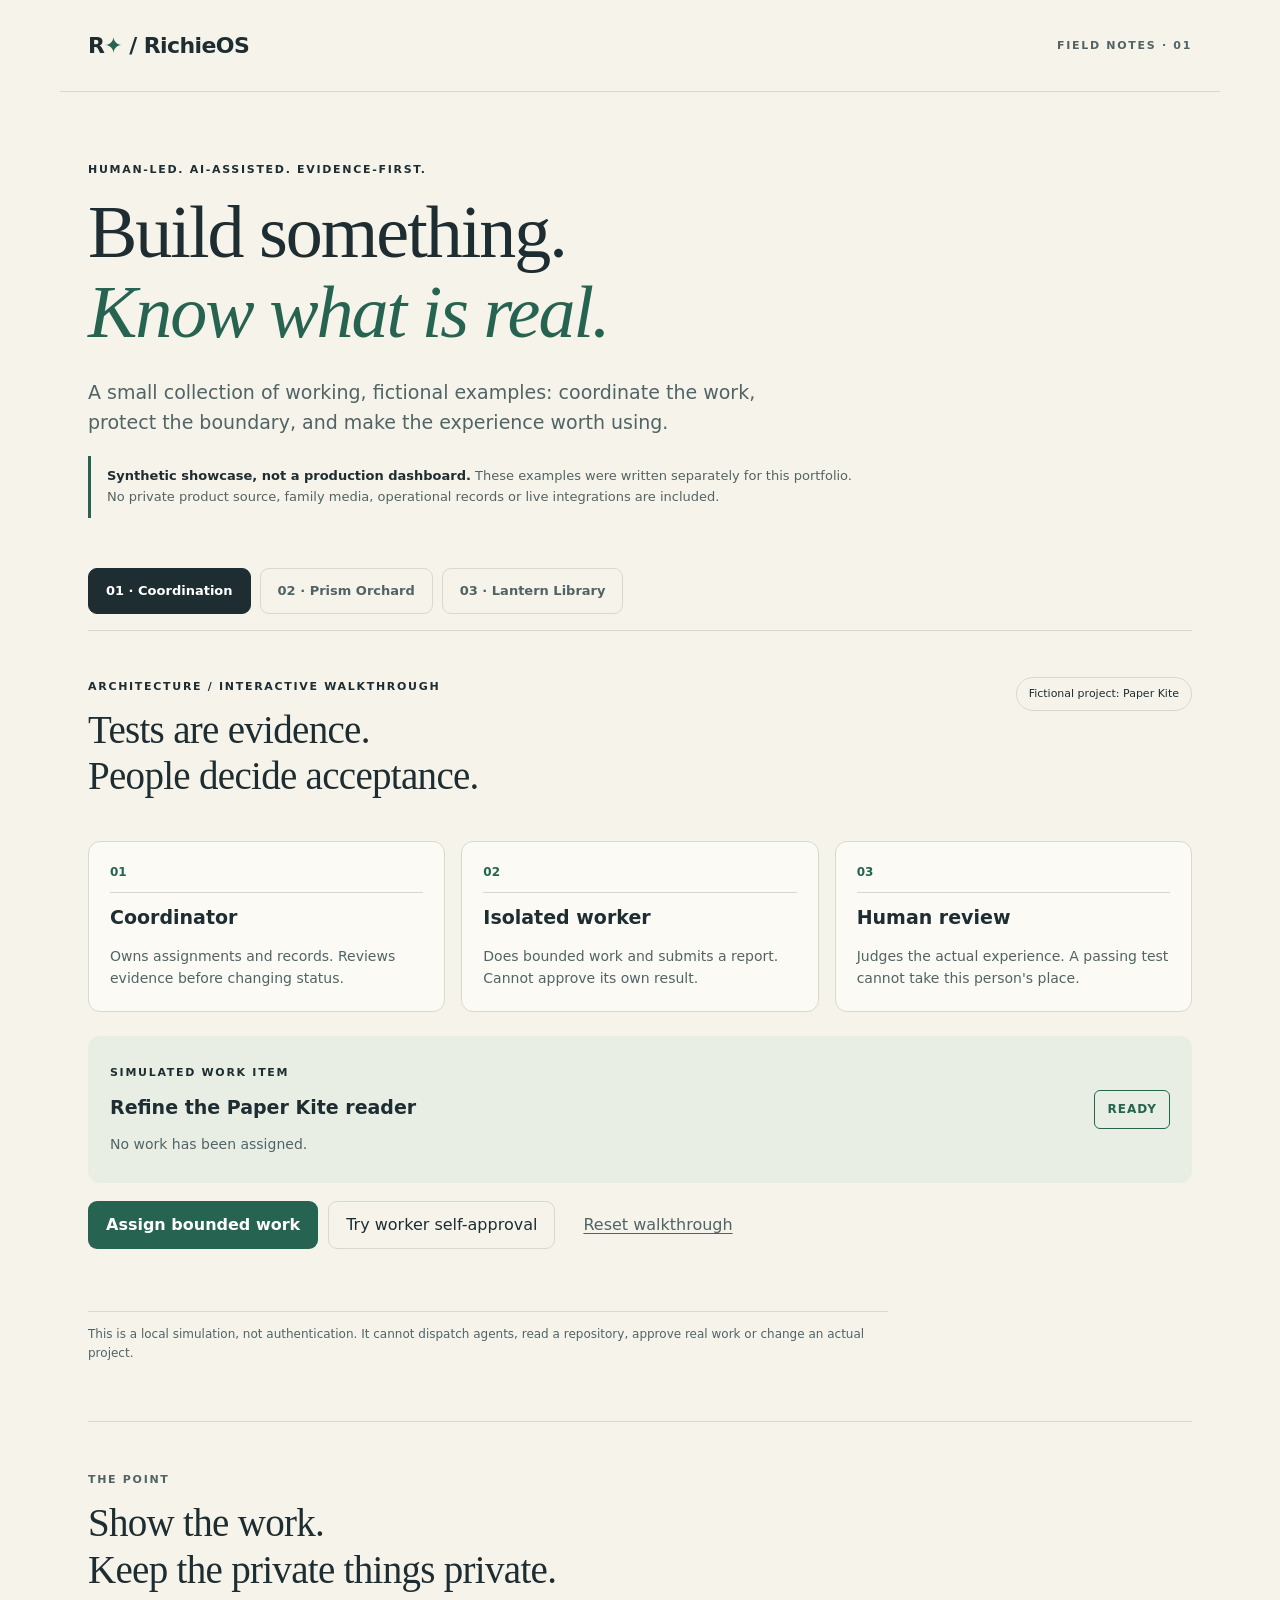
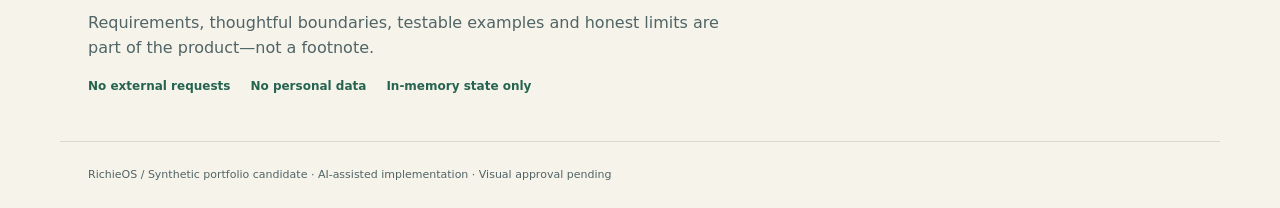
==== site/index.html @ 3342b437 "feat: add synthetic architecture showcase" ====
<!doctype html>
<html lang="en"><head><meta charset="utf-8"><meta name="viewport" content="width=device-width, initial-scale=1">
<meta http-equiv="Content-Security-Policy" content="default-src 'none'; script-src 'self'; style-src 'self'; img-src 'self' data:; connect-src 'none'; base-uri 'none'; form-action 'none'; object-src 'none'">
<meta name="referrer" content="no-referrer"><title>RichieOS • A small, inspectable showcase</title>
<link rel="icon" href="data:,"><link rel="stylesheet" href="styles.css"><script src="core.js" defer></script><script src="app.js" defer></script></head>
<body><a class="skip" href="#main">Skip to showcase</a>
<header class="masthead"><a class="wordmark" href="#main">R<span class="spark">✦</span> / RichieOS</a><span class="edition">FIELD NOTES · 01</span></header>
<main id="main"><section class="intro"><p class="eyebrow">HUMAN-LED. AI-ASSISTED. EVIDENCE-FIRST.</p><h1>Build something.<br><em>Know what is real.</em></h1><p class="lede">A small collection of working, fictional examples: coordinate the work, protect the boundary, and make the experience worth using.</p><div class="disclosure"><strong>Synthetic showcase, not a production dashboard.</strong> These examples were written separately for this portfolio. No private product source, family media, operational records or live integrations are included.</div></section>
<nav class="tabs" aria-label="Showcase examples"><button class="tab active" data-tab="coordination" aria-pressed="true">01 · Coordination</button><button class="tab" data-tab="mosaic" aria-pressed="false">02 · Prism Orchard</button><button class="tab" data-tab="reader" aria-pressed="false">03 · Lantern Library</button></nav>
<section id="coordination" class="panel"><div class="section-heading"><div><p class="eyebrow">ARCHITECTURE / INTERACTIVE WALKTHROUGH</p><h2>Tests are evidence.<br>People decide acceptance.</h2></div><span class="pill">Fictional project: Paper Kite</span></div>
<div class="architecture"><article><span class="step">01</span><h3>Coordinator</h3><p>Owns assignments and records. Reviews evidence before changing status.</p></article><article><span class="step">02</span><h3>Isolated worker</h3><p>Does bounded work and submits a report. Cannot approve its own result.</p></article><article><span class="step">03</span><h3>Human review</h3><p>Judges the actual experience. A passing test cannot take this person's place.</p></article></div>
<div class="work-card"><div><span class="eyebrow">SIMULATED WORK ITEM</span><h3>Refine the Paper Kite reader</h3><p id="state-description"></p></div><strong id="state" class="state">READY</strong></div>
<div class="controls"><button id="advance" class="primary">Assign bounded work</button><button id="self-approve" class="secondary">Try worker self-approval</button><button id="reset-task" class="quiet">Reset walkthrough</button></div><p id="workflow-message" class="live" role="status" aria-live="polite"></p>
<p class="boundary">This is a local simulation, not authentication. It cannot dispatch agents, read a repository, approve real work or change an actual project.</p></section>
<section id="mosaic" class="panel" hidden><div class="section-heading"><div><p class="eyebrow">INTERACTION SKETCH / ORIGINAL GEOMETRY</p><h2>Prism Orchard</h2><p>A fictional 20 × 20 mosaic with eight numbered colors.</p></div><span class="pill">No uploads. No accounts.</span></div><div class="demo-grid"><div><div id="mosaic-board" class="mosaic-board" role="img" aria-label="A synthetic diamond mosaic gradually filled with numbered colors"></div><p class="caption">Generated geometric fixture · not a personal photograph</p></div><div class="demo-tools"><h3>A little progress, one color at a time.</h3><p>Select a color, then place a jewel or fill its remaining cells. Large controls work without precise taps on tiny squares.</p><div id="palette" class="palette" aria-label="Select a numbered color"></div><div class="stack"><button id="place-one" class="primary">Place one jewel</button><button id="fill-color" class="secondary">Fill selected color</button><button id="reset-mosaic" class="quiet">Start again</button></div><p id="mosaic-progress" role="status" aria-live="polite"></p><p class="boundary">New example code, not an extracted game. Photo conversion, saved progress and original-game mechanics are intentionally not demonstrated.</p></div></div></section>
<section id="reader" class="panel" hidden><div class="section-heading"><div><p class="eyebrow">READER SKETCH / ORIGINAL FICTION</p><h2>Lantern Library</h2><p>A small story about making room for a little light.</p></div><span class="pill">Text only · no narration</span></div><div class="storybook"><div id="story-scene" class="story-scene" role="img" aria-label="An abstract moon, hills and a glowing geometric lantern"><span class="moon"></span><span class="hill hill-a"></span><span class="hill hill-b"></span><span class="lantern"></span><span class="star star-a">✦</span><span class="star star-b">✦</span></div><div class="story-copy"><p id="page-number" class="eyebrow"></p><h3 id="story-title"></h3><p id="story-text"></p><div class="controls"><button id="previous-page" class="secondary">Previous</button><button id="next-page" class="primary">Next page</button></div><p id="reader-status" class="live" role="status" aria-live="polite"></p></div></div><p class="boundary">Original fictional text and CSS geometry made for this showcase. Not a screenshot of a private storybook and not evidence of child or device acceptance.</p></section>
<section class="closing"><p class="eyebrow">THE POINT</p><h2>Show the work.<br>Keep the private things private.</h2><p>Requirements, thoughtful boundaries, testable examples and honest limits are part of the product—not a footnote.</p><div class="facts"><span>No external requests</span><span>No personal data</span><span>In-memory state only</span></div></section>
</main><footer>RichieOS / Synthetic portfolio candidate · AI-assisted implementation · Visual approval pending</footer><noscript><p class="noscript">JavaScript enables the interactive examples. The architecture explanation remains readable without it.</p></noscript></body></html>
---- site/styles.css ----
*{box-sizing:border-box} :root{--ink:#1e2d31;--muted:#506466;--paper:#f6f3ea;--line:#d5dacf;--accent:#266451;--soft:#e8eee4}body{margin:0;background:var(--paper);color:var(--ink);font-family:system-ui,-apple-system,BlinkMacSystemFont,"Segoe UI",sans-serif;line-height:1.6}button,a{-webkit-tap-highlight-color:transparent}button{font:inherit;cursor:pointer;min-height:46px;border-radius:9px;border:1px solid transparent;padding:10px 17px}button:disabled{opacity:.5;cursor:default}button:focus-visible,a:focus-visible{outline:3px solid #ac4a2c;outline-offset:4px}.skip{position:absolute;left:12px;top:-90px;padding:8px;background:white;z-index:10}.skip:focus{top:12px}.masthead{max-width:1160px;margin:auto;display:flex;align-items:center;justify-content:space-between;padding:28px 28px;border-bottom:1px solid var(--line)}.wordmark{text-decoration:none;font-weight:800;letter-spacing:-.6px;color:var(--ink);font-size:22px}.spark{color:var(--accent)}.edition,.eyebrow{font-size:11px;letter-spacing:1.7px;font-weight:750}.edition{color:var(--muted)}main{max-width:1160px;margin:auto;padding:0 28px}.intro{padding:58px 0 34px;max-width:890px}h1{font-family:Georgia,serif;font-weight:500;font-size:clamp(43px,6.2vw,74px);line-height:1.08;letter-spacing:-2px;margin:14px 0 24px}h1 em{color:var(--accent);font-weight:400}.lede{max-width:700px;font-size:19px;color:var(--muted)}.disclosure{font-size:13px;max-width:780px;border-left:3px solid var(--accent);padding:10px 16px;color:var(--muted)}.disclosure strong{color:var(--ink)}.tabs{display:flex;gap:9px;border-bottom:1px solid var(--line);padding:16px 0;flex-wrap:wrap}.tab{background:transparent;color:var(--muted);border:1px solid var(--line);font-size:13px;font-weight:650}.tab.active{background:var(--ink);color:white;border-color:var(--ink)}.panel{padding:36px 0 46px}.panel[hidden]{display:none}.section-heading{display:flex;justify-content:space-between;align-items:flex-start;gap:20px;margin-bottom:25px}h2{font-family:Georgia,serif;font-size:clamp(28px,3.5vw,39px);font-weight:500;line-height:1.2;letter-spacing:-.7px;margin:9px 0 16px}h3{font-size:19px;line-height:1.35;margin:12px 0}.pill{white-space:nowrap;border:1px solid var(--line);padding:7px 12px;border-radius:20px;font-size:11px;margin-top:10px}.architecture{display:grid;grid-template-columns:repeat(3,1fr);gap:16px}.architecture article{border:1px solid var(--line);border-radius:12px;padding:21px;background:#fbfaf5}.architecture p{font-size:14px;color:var(--muted);margin-bottom:0}.step{font-size:12px;font-weight:750;color:var(--accent);border-bottom:1px solid var(--line);display:block;padding-bottom:10px}.work-card{margin-top:24px;background:var(--soft);padding:22px;border-radius:12px;display:flex;gap:15px;align-items:center;justify-content:space-between}.work-card p{font-size:14px;margin:6px 0;color:var(--muted)}.state{font-size:12px;letter-spacing:1px;border:1px solid var(--accent);border-radius:6px;padding:9px 12px;color:var(--accent);white-space:nowrap}.controls{display:flex;gap:10px;flex-wrap:wrap;margin-top:18px}.primary{background:var(--accent);color:white;font-weight:650}.secondary{background:transparent;border-color:var(--line);color:var(--ink)}.quiet{background:transparent;color:var(--muted);text-decoration:underline;text-underline-offset:3px}.live{min-height:26px;font-size:14px;color:var(--accent)}.boundary,.caption{font-size:12px;color:var(--muted);max-width:800px}.boundary{padding-top:13px;border-top:1px solid var(--line);margin-top:22px}.demo-grid{display:grid;grid-template-columns:minmax(240px,420px) 1fr;gap:48px;align-items:start}.mosaic-board{display:grid;grid-template-columns:repeat(20,1fr);gap:2px;padding:12px;border:1px solid var(--line);border-radius:12px;aspect-ratio:1;background:#e8e5dd}.gem{border-radius:2px;background:#d5d4cd;aspect-ratio:1;box-shadow:inset 1px 1px 0 #ffffff88}.gem.filled{box-shadow:inset 1px 2px 0 #ffffff77,inset -1px -2px 0 #00000022}.c0{background:#27695c}.c1{background:#84aa91}.c2{background:#b9cda9}.c3{background:#e8c47b}.c4{background:#d5906e}.c5{background:#ad6570}.c6{background:#867caa}.c7{background:#6a91ad}.palette{display:grid;grid-template-columns:repeat(4,minmax(45px,1fr));gap:10px;margin:20px 0}.swatch{color:#14251f;font-weight:800;border:3px solid transparent}.swatch.c0{color:white}.swatch.c5,.swatch.c6,.swatch.c7{color:#000000}.swatch[aria-pressed=true]{border-color:var(--ink);box-shadow:0 0 0 2px var(--paper) inset}.stack{display:grid;gap:8px}.demo-tools p{color:var(--muted);font-size:14px}.storybook{display:grid;grid-template-columns:1fr 1fr;border:1px solid var(--line);border-radius:18px;overflow:hidden;background:#fbfaf5}.story-scene{position:relative;min-height:330px;background:#233c49;overflow:hidden}.moon{position:absolute;width:65px;height:65px;border-radius:50%;background:#f4df9f;left:16%;top:14%;box-shadow:0 0 45px #f4df9f33}.hill{position:absolute;width:110%;height:200px;border-radius:50%;bottom:-80px;background:#44645f}.hill-a{left:-40%;transform:rotate(15deg)}.hill-b{right:-55%;background:#3c5956;bottom:-65px}.lantern{position:absolute;width:70px;height:95px;border:8px solid #af7555;border-radius:12px;background:#eed18b;box-shadow:0 0 55px #edce7f88;left:56%;top:48%;transform:rotate(-8deg)}.lantern:before{content:"";position:absolute;left:12px;top:-32px;width:28px;height:28px;border:5px solid #af7555;border-radius:50%}.star{position:absolute;color:#e4d7b3;font-size:20px}.star-a{left:70%;top:17%}.star-b{left:40%;top:34%;font-size:12px}.story-copy{padding:35px;align-self:center}.story-copy h3{font-family:Georgia,serif;font-size:29px;font-weight:500}.story-copy>p:not(.eyebrow){font-size:17px}.story-scene.scene-1{background:#2d4d55}.story-scene.scene-2{background:#344654}.story-scene.scene-3{background:#394959}.closing{border-top:1px solid var(--line);padding:38px 0 45px}.closing p{max-width:650px;color:var(--muted)}.facts{display:flex;gap:20px;flex-wrap:wrap;font-size:12px;font-weight:700;color:var(--accent)}footer{max-width:1160px;margin:auto;border-top:1px solid var(--line);padding:24px 28px;color:var(--muted);font-size:11px}.noscript{padding:16px}.caption{text-align:center}@media(max-width:720px){.masthead{padding:18px 18px}.wordmark{font-size:18px}.edition{font-size:9px}main{padding:0 18px}.intro{padding:34px 0 20px}h1{letter-spacing:-1px}.lede{font-size:16px}.tabs{gap:6px}.tab{padding:9px 10px;font-size:11px}.panel{padding-top:26px}.section-heading{display:block}.pill{display:inline-block;margin:0 0 4px}.architecture{grid-template-columns:1fr}.architecture article{padding:16px}.architecture h3{margin:8px 0}.step{float:right;border:0}.work-card{display:block}.state{display:inline-block;margin-top:12px}.demo-grid{grid-template-columns:1fr;gap:16px}.mosaic-board{max-width:420px;margin:auto}.storybook{grid-template-columns:1fr}.story-scene{min-height:240px}.story-copy{padding:24px}.story-copy>p:not(.eyebrow){font-size:16px}.facts{gap:9px 18px}}@media(prefers-reduced-motion:reduce){*{scroll-behavior:auto!important}}
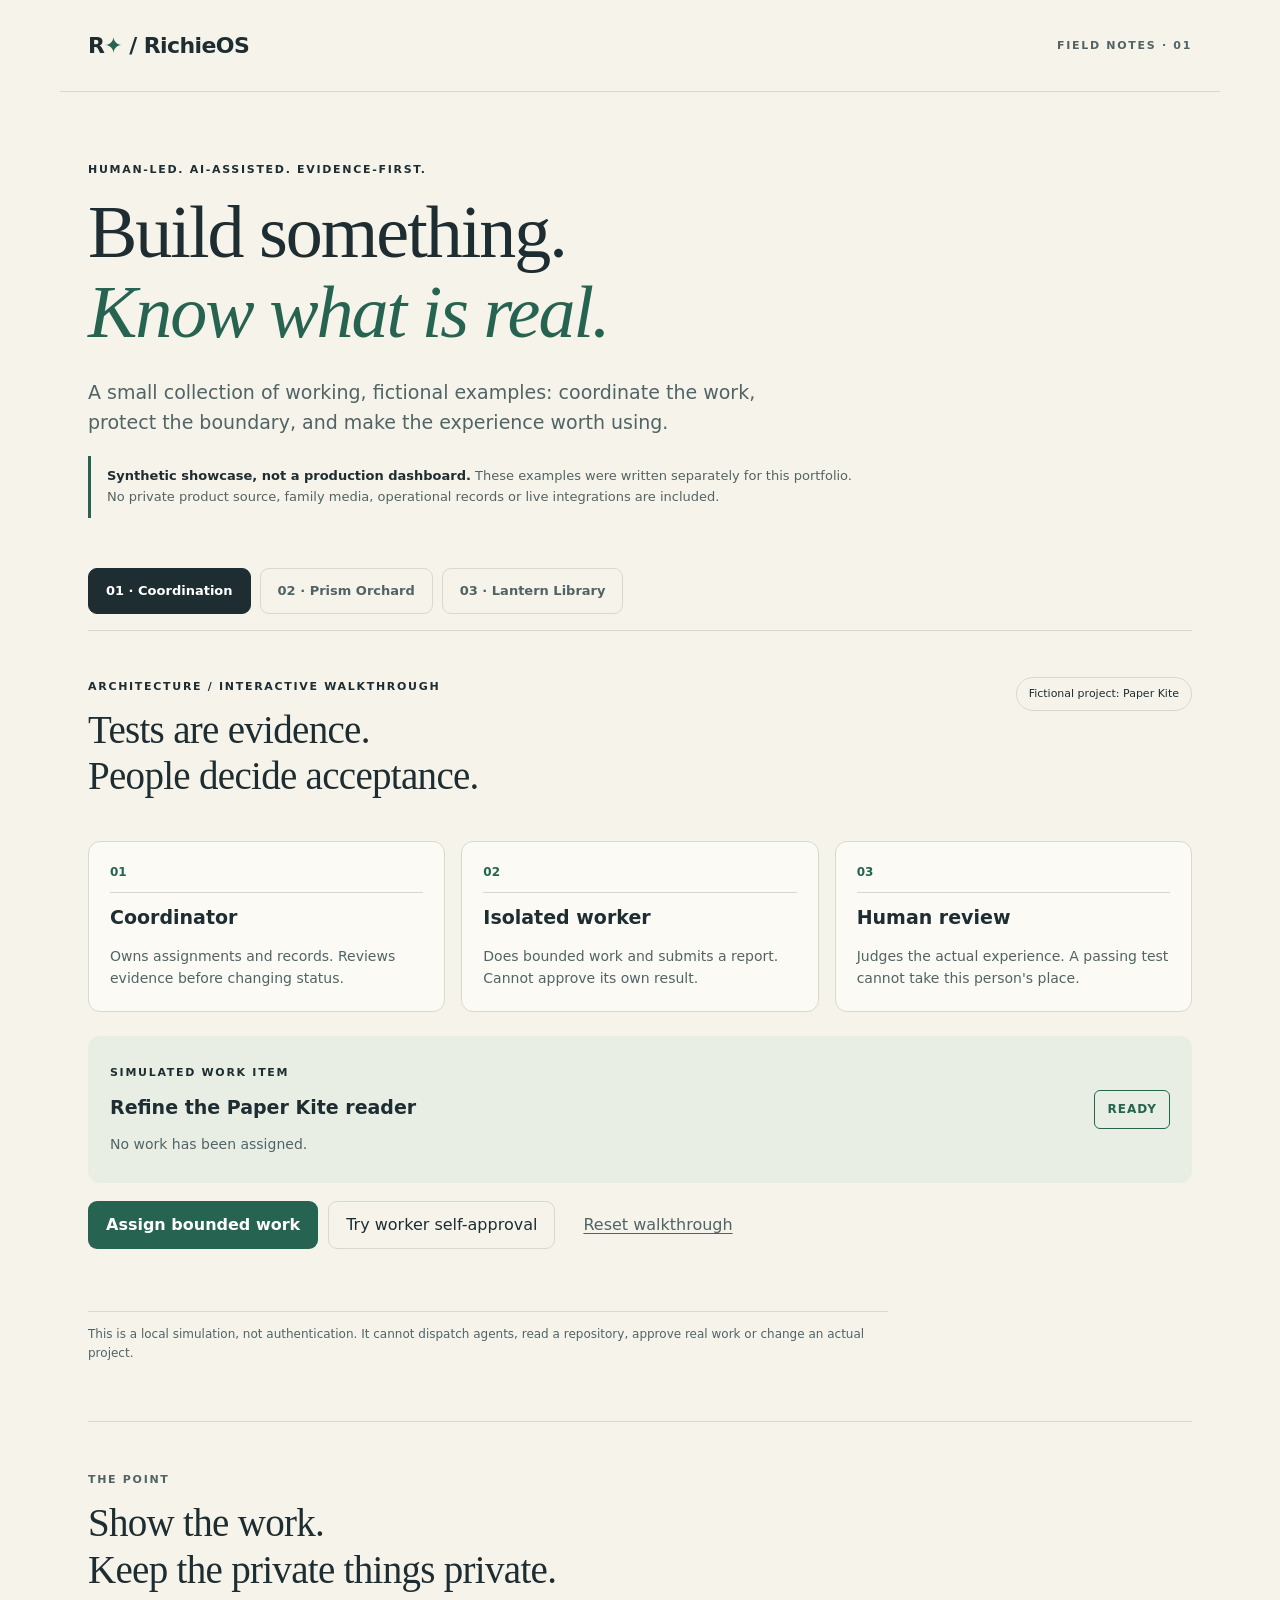
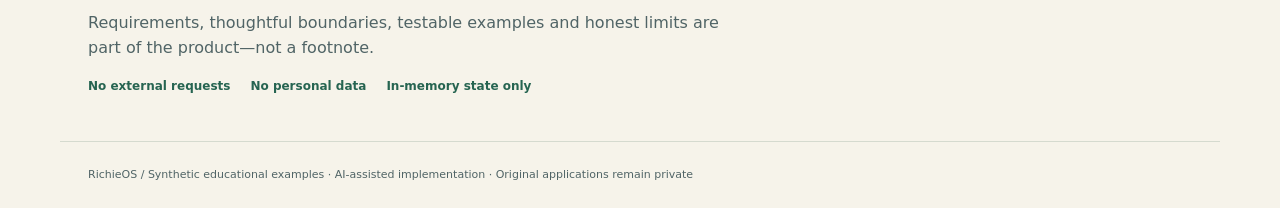
==== commit f6be3b07: "Host approved synthetic demonstrations with GitHub Pages" ====
--- a/site/index.html
+++ b/site/index.html
@@ -4,7 +4,7 @@
 <meta name="referrer" content="no-referrer"><title>RichieOS • A small, inspectable showcase</title>
 <link rel="icon" href="data:,"><link rel="stylesheet" href="styles.css"><script src="core.js" defer></script><script src="app.js" defer></script></head>
 <body><a class="skip" href="#main">Skip to showcase</a>
-<header class="masthead"><a class="wordmark" href="#main">R<span class="spark">✦</span> / RichieOS</a><span class="edition">FIELD NOTES · 01</span></header>
+<header class="masthead"><a class="wordmark" href="../" aria-label="Return to all demonstrations">R<span class="spark">✦</span> / RichieOS</a><span class="edition">FIELD NOTES · 01</span></header>
 <main id="main"><section class="intro"><p class="eyebrow">HUMAN-LED. AI-ASSISTED. EVIDENCE-FIRST.</p><h1>Build something.<br><em>Know what is real.</em></h1><p class="lede">A small collection of working, fictional examples: coordinate the work, protect the boundary, and make the experience worth using.</p><div class="disclosure"><strong>Synthetic showcase, not a production dashboard.</strong> These examples were written separately for this portfolio. No private product source, family media, operational records or live integrations are included.</div></section>
 <nav class="tabs" aria-label="Showcase examples"><button class="tab active" data-tab="coordination" aria-pressed="true">01 · Coordination</button><button class="tab" data-tab="mosaic" aria-pressed="false">02 · Prism Orchard</button><button class="tab" data-tab="reader" aria-pressed="false">03 · Lantern Library</button></nav>
 <section id="coordination" class="panel"><div class="section-heading"><div><p class="eyebrow">ARCHITECTURE / INTERACTIVE WALKTHROUGH</p><h2>Tests are evidence.<br>People decide acceptance.</h2></div><span class="pill">Fictional project: Paper Kite</span></div>
@@ -15,4 +15,4 @@
 <section id="mosaic" class="panel" hidden><div class="section-heading"><div><p class="eyebrow">INTERACTION SKETCH / ORIGINAL GEOMETRY</p><h2>Prism Orchard</h2><p>A fictional 20 × 20 mosaic with eight numbered colors.</p></div><span class="pill">No uploads. No accounts.</span></div><div class="demo-grid"><div><div id="mosaic-board" class="mosaic-board" role="img" aria-label="A synthetic diamond mosaic gradually filled with numbered colors"></div><p class="caption">Generated geometric fixture · not a personal photograph</p></div><div class="demo-tools"><h3>A little progress, one color at a time.</h3><p>Select a color, then place a jewel or fill its remaining cells. Large controls work without precise taps on tiny squares.</p><div id="palette" class="palette" aria-label="Select a numbered color"></div><div class="stack"><button id="place-one" class="primary">Place one jewel</button><button id="fill-color" class="secondary">Fill selected color</button><button id="reset-mosaic" class="quiet">Start again</button></div><p id="mosaic-progress" role="status" aria-live="polite"></p><p class="boundary">New example code, not an extracted game. Photo conversion, saved progress and original-game mechanics are intentionally not demonstrated.</p></div></div></section>
 <section id="reader" class="panel" hidden><div class="section-heading"><div><p class="eyebrow">READER SKETCH / ORIGINAL FICTION</p><h2>Lantern Library</h2><p>A small story about making room for a little light.</p></div><span class="pill">Text only · no narration</span></div><div class="storybook"><div id="story-scene" class="story-scene" role="img" aria-label="An abstract moon, hills and a glowing geometric lantern"><span class="moon"></span><span class="hill hill-a"></span><span class="hill hill-b"></span><span class="lantern"></span><span class="star star-a">✦</span><span class="star star-b">✦</span></div><div class="story-copy"><p id="page-number" class="eyebrow"></p><h3 id="story-title"></h3><p id="story-text"></p><div class="controls"><button id="previous-page" class="secondary">Previous</button><button id="next-page" class="primary">Next page</button></div><p id="reader-status" class="live" role="status" aria-live="polite"></p></div></div><p class="boundary">Original fictional text and CSS geometry made for this showcase. Not a screenshot of a private storybook and not evidence of child or device acceptance.</p></section>
 <section class="closing"><p class="eyebrow">THE POINT</p><h2>Show the work.<br>Keep the private things private.</h2><p>Requirements, thoughtful boundaries, testable examples and honest limits are part of the product—not a footnote.</p><div class="facts"><span>No external requests</span><span>No personal data</span><span>In-memory state only</span></div></section>
-</main><footer>RichieOS / Synthetic portfolio candidate · AI-assisted implementation · Visual approval pending</footer><noscript><p class="noscript">JavaScript enables the interactive examples. The architecture explanation remains readable without it.</p></noscript></body></html>
+</main><footer>RichieOS / Synthetic educational examples · AI-assisted implementation · Original applications remain private</footer><noscript><p class="noscript">JavaScript enables the interactive examples. The architecture explanation remains readable without it.</p></noscript></body></html>
